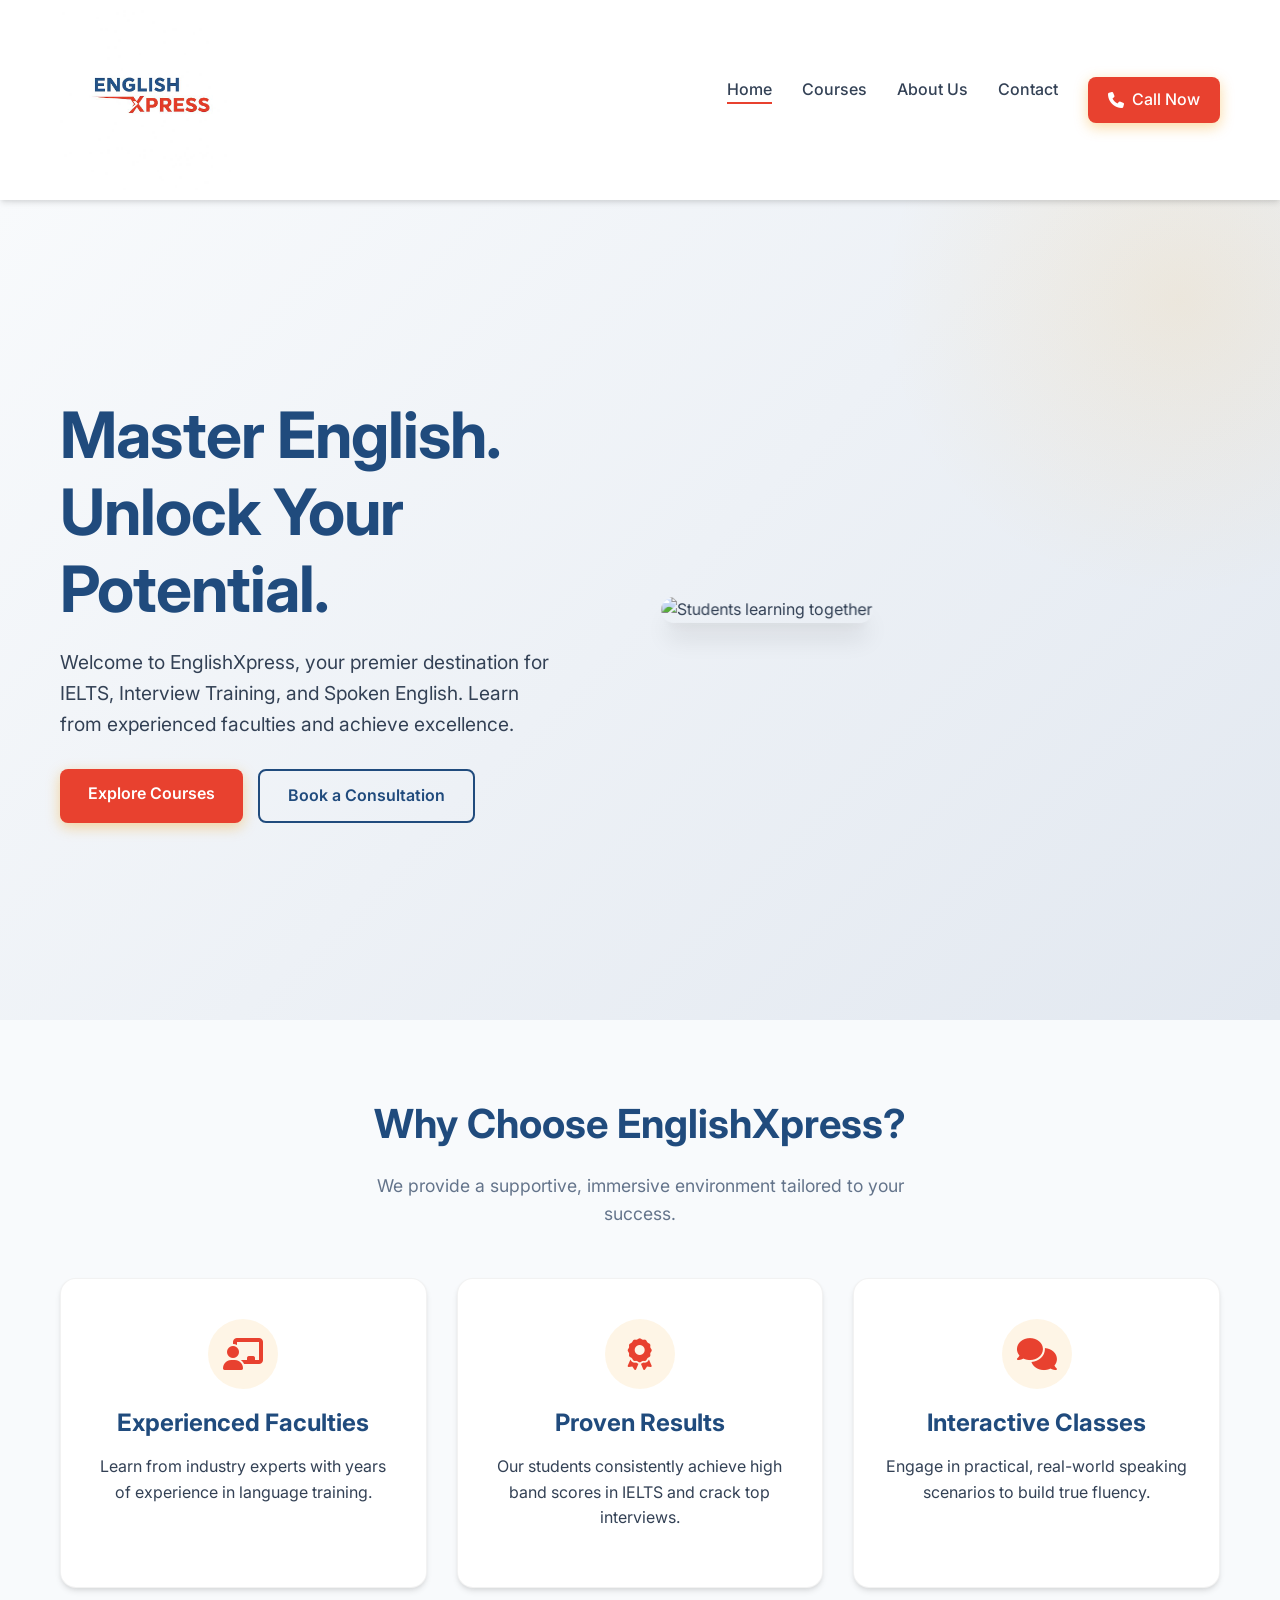
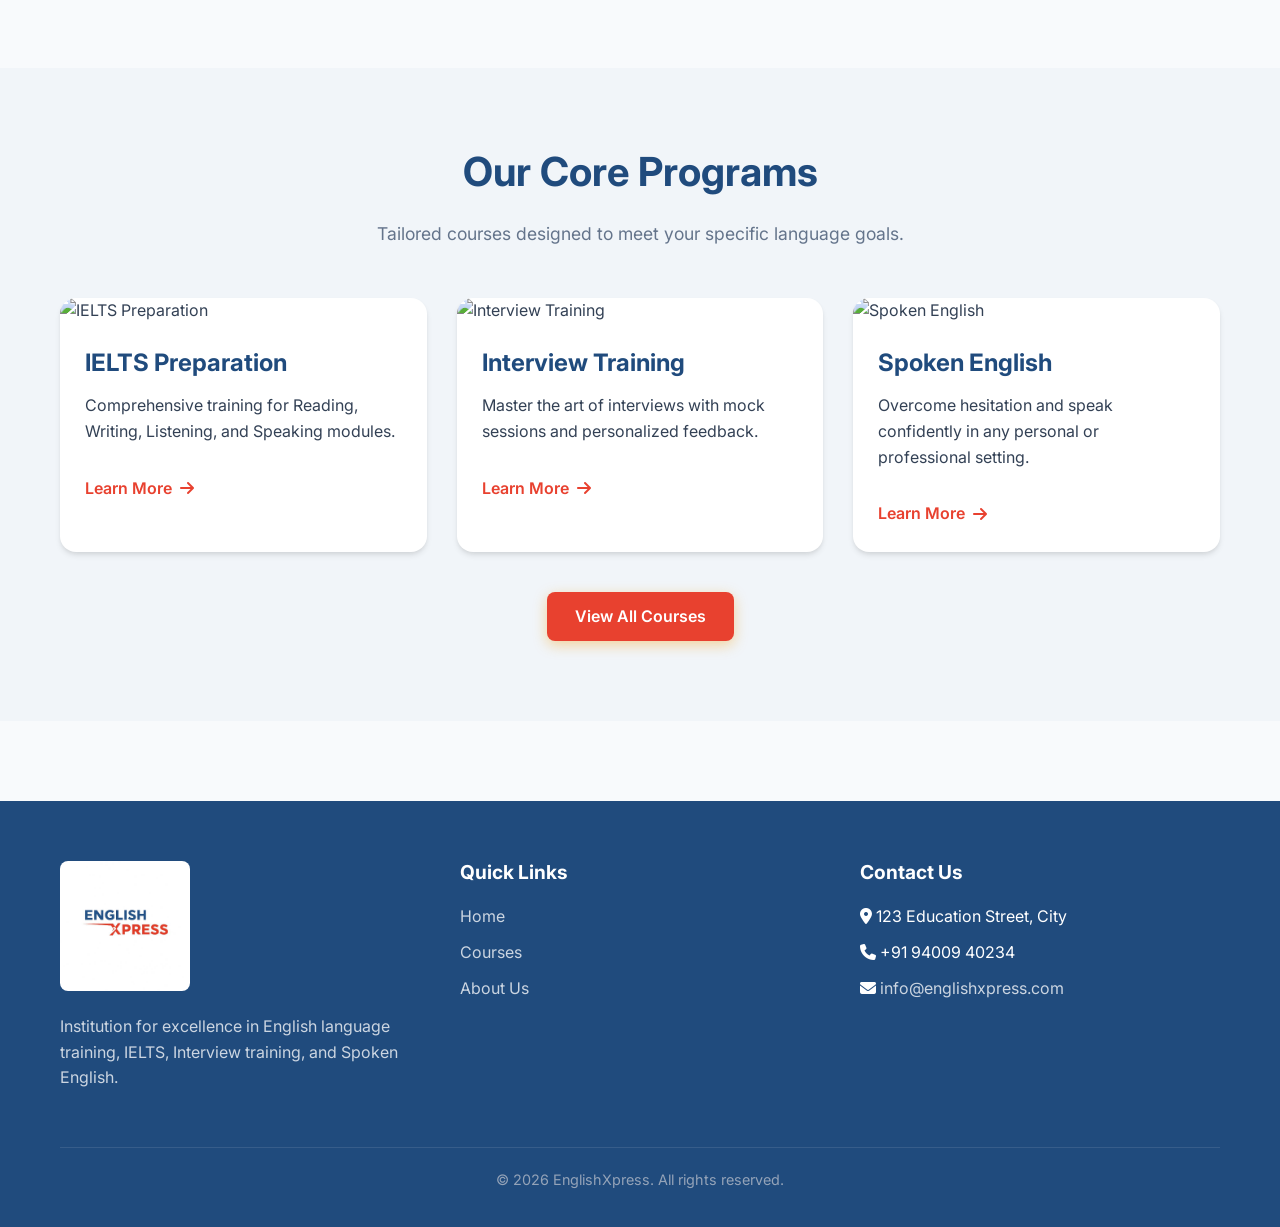
==== index.html @ f46ce727 "First commit" ====
<!DOCTYPE html>
<html lang="en">
<head>
    <meta charset="UTF-8">
    <meta name="viewport" content="width=device-width, initial-scale=1.0">
    <title>EnglishXpress - Excellence in English Language Training</title>
    <link rel="stylesheet" href="https://cdnjs.cloudflare.com/ajax/libs/font-awesome/6.4.0/css/all.min.css">
    <link href="https://fonts.googleapis.com/css2?family=Inter:wght@400;500;600;700;800&display=swap" rel="stylesheet">
    <link rel="stylesheet" href="global.css">
    <link rel="stylesheet" href="index.css">
</head>
<body>

    <!-- Navigation -->
    <nav class="navbar">
        <div class="container">
            <a href="index.html" class="logo">
                <img src="logo.jpg" alt="EnglishXpress Logo" class="nav-logo">
            </a>
            <button class="mobile-menu-btn">
                <i class="fas fa-bars"></i>
            </button>
            <ul class="nav-links">
                <li><a href="index.html" class="active">Home</a></li>
                <li><a href="courses.html">Courses</a></li>
                <li><a href="about.html">About Us</a></li>
                <li><a href="contact.html">Contact</a></li>
                <li><a href="tel:+919400940234" class="nav-call-btn"><i class="fas fa-phone"></i> Call Now</a></li>
            </ul>
        </div>
    </nav>

    <!-- Hero Section -->
    <header class="hero">
        <div class="hero-content container">
            <div class="hero-text fade-in-up">
                <h1>Master English. <br>Unlock Your Potential.</h1>
                <p>Welcome to EnglishXpress, your premier destination for IELTS, Interview Training, and Spoken English. Learn from experienced faculties and achieve excellence.</p>
                <div class="hero-buttons">
                    <a href="courses.html" class="btn btn-primary">Explore Courses</a>
                    <a href="#" class="btn btn-outline whatsapp-enroll-btn">Book a Consultation</a>
                </div>
            </div>
            <div class="hero-image fade-in-left">
                <img src="https://images.unsplash.com/photo-1522202176988-66273c2fd55f?ixlib=rb-4.0.3&auto=format&fit=crop&w=800&q=80" alt="Students learning together">
            </div>
        </div>
    </header>

    <!-- Features Section -->
    <section class="features section-padding">
        <div class="container">
            <div class="section-title text-center">
                <h2>Why Choose EnglishXpress?</h2>
                <p>We provide a supportive, immersive environment tailored to your success.</p>
            </div>
            <div class="features-grid">
                <div class="feature-card">
                    <div class="feature-icon"><i class="fas fa-chalkboard-teacher"></i></div>
                    <h3>Experienced Faculties</h3>
                    <p>Learn from industry experts with years of experience in language training.</p>
                </div>
                <div class="feature-card">
                    <div class="feature-icon"><i class="fas fa-award"></i></div>
                    <h3>Proven Results</h3>
                    <p>Our students consistently achieve high band scores in IELTS and crack top interviews.</p>
                </div>
                <div class="feature-card">
                    <div class="feature-icon"><i class="fas fa-comments"></i></div>
                    <h3>Interactive Classes</h3>
                    <p>Engage in practical, real-world speaking scenarios to build true fluency.</p>
                </div>
            </div>
        </div>
    </section>

    <!-- Popular Courses Preview -->
    <section class="courses-preview section-padding bg-light">
        <div class="container">
            <div class="section-title text-center">
                <h2>Our Core Programs</h2>
                <p>Tailored courses designed to meet your specific language goals.</p>
            </div>
            <div class="courses-grid">
                <div class="course-card">
                    <img src="https://images.unsplash.com/photo-1434030216411-0b793f4b4173?ixlib=rb-4.0.3&auto=format&fit=crop&w=600&q=80" alt="IELTS Preparation">
                    <div class="course-content">
                        <h3>IELTS Preparation</h3>
                        <p>Comprehensive training for Reading, Writing, Listening, and Speaking modules.</p>
                        <a href="courses.html" class="course-link">Learn More <i class="fas fa-arrow-right"></i></a>
                    </div>
                </div>
                <div class="course-card">
                    <img src="https://images.unsplash.com/photo-1573164713988-8665fc963095?ixlib=rb-4.0.3&auto=format&fit=crop&w=600&q=80" alt="Interview Training">
                    <div class="course-content">
                        <h3>Interview Training</h3>
                        <p>Master the art of interviews with mock sessions and personalized feedback.</p>
                        <a href="courses.html" class="course-link">Learn More <i class="fas fa-arrow-right"></i></a>
                    </div>
                </div>
                <div class="course-card">
                    <img src="https://images.unsplash.com/photo-1577563908411-5077b6dc7624?ixlib=rb-4.0.3&auto=format&fit=crop&w=600&q=80" alt="Spoken English">
                    <div class="course-content">
                        <h3>Spoken English</h3>
                        <p>Overcome hesitation and speak confidently in any personal or professional setting.</p>
                        <a href="courses.html" class="course-link">Learn More <i class="fas fa-arrow-right"></i></a>
                    </div>
                </div>
            </div>
            <div class="text-center mt-40">
                <a href="courses.html" class="btn btn-primary">View All Courses</a>
            </div>
        </div>
    </section>

    <!-- Footer -->
    <footer class="footer">
        <div class="container">
            <div class="footer-content">
                <div class="footer-col">
                    <img src="logo.jpg" alt="EnglishXpress Logo" class="footer-logo">
                    <p>Institution for excellence in English language training, IELTS, Interview training, and Spoken English.</p>
                </div>
                <div class="footer-col">
                    <h3>Quick Links</h3>
                    <ul class="footer-links">
                        <li><a href="index.html">Home</a></li>
                        <li><a href="courses.html">Courses</a></li>
                        <li><a href="about.html">About Us</a></li>
                    </ul>
                </div>
                <div class="footer-col">
                    <h3>Contact Us</h3>
                    <ul class="footer-links">
                        <li><i class="fas fa-map-marker-alt"></i> 123 Education Street, City</li>
                        <li><i class="fas fa-phone"></i> +91 94009 40234</li>
                        <li><i class="fas fa-envelope"></i> <a href="mailto:info@englishxpress.com">info@englishxpress.com</a></li>
                    </ul>
                </div>
            </div>
            <div class="footer-bottom">
                <p>&copy; 2026 EnglishXpress. All rights reserved.</p>
            </div>
        </div>
    </footer>

    <script src="global.js"></script>
    <script src="index.js"></script>
</body>
</html>
---- global.css ----
:root {
  --primary-color: #204B7D;
  /* Logo Blue */
  --secondary-color: #153459;
  /* Darker Blue */
  --accent-color: #E8412F;
  /* Logo Red/Orange */
  --accent-hover: #C93626;
  /* Darker Red/Orange */
  --text-main: #334155;
  --text-light: #64748B;
  --bg-color: #F8FAFC;
  --white: #FFFFFF;
  --transition: all 0.3s ease;
  --shadow: 0 4px 6px -1px rgba(0, 0, 0, 0.1), 0 2px 4px -1px rgba(0, 0, 0, 0.06);
}

* {
  margin: 0;
  padding: 0;
  box-sizing: border-box;
}

body {
  font-family: 'Inter', sans-serif;
  color: var(--text-main);
  background-color: var(--bg-color);
  line-height: 1.6;
  overflow-x: hidden;
}

a {
  text-decoration: none;
  color: inherit;
  transition: var(--transition);
}

ul {
  list-style: none;
}

.container {
  max-width: 1200px;
  margin: 0 auto;
  padding: 0 20px;
}

/* Typography */
h1,
h2,
h3,
h4,
h5,
h6 {
  color: var(--primary-color);
  font-weight: 700;
  line-height: 1.2;
}

h1 {
  font-size: 3rem;
}

h2 {
  font-size: 2.5rem;
  margin-bottom: 1.5rem;
}

h3 {
  font-size: 1.5rem;
  margin-bottom: 1rem;
}

p {
  margin-bottom: 1rem;
}

/* Buttons */
.btn {
  display: inline-block;
  padding: 12px 28px;
  border-radius: 8px;
  font-weight: 600;
  cursor: pointer;
  transition: var(--transition);
  text-align: center;
  border: none;
}

.btn-primary {
  background-color: var(--accent-color);
  color: var(--white);
  box-shadow: 0 4px 14px 0 rgba(245, 158, 11, 0.39);
}

.btn-primary:hover {
  background-color: var(--accent-hover);
  transform: translateY(-2px);
  box-shadow: 0 6px 20px 0 rgba(245, 158, 11, 0.39);
}

.btn-outline {
  background-color: transparent;
  color: var(--primary-color);
  border: 2px solid var(--primary-color);
}

.btn-outline:hover {
  background-color: var(--primary-color);
  color: var(--white);
}

/* Navbar */
.navbar {
  background-color: var(--white);
  box-shadow: var(--shadow);
  position: sticky;
  top: 0;
  z-index: 1000;
}

.navbar .container {
  display: flex;
  justify-content: space-between;
  align-items: center;
  min-height: 160px;
  padding: 10px 20px;
}

.logo {
  font-size: 2.8rem;
  font-weight: 800;
  color: var(--primary-color);
}

.logo span {
  color: var(--accent-color);
}

.nav-links {
  display: flex;
  gap: 30px;
}

.nav-links li a {
  font-weight: 500;
  position: relative;
}

.nav-links li a::after {
  content: '';
  position: absolute;
  bottom: -5px;
  left: 0;
  width: 0;
  height: 2px;
  background-color: var(--accent-color);
  transition: var(--transition);
}

.nav-links li a:hover::after,
.nav-links li a.active::after {
  width: 100%;
}

.mobile-menu-btn {
  display: none;
  background: none;
  border: none;
  font-size: 1.5rem;
  color: var(--primary-color);
  cursor: pointer;
}

/* Footer */
.footer {
  background-color: var(--primary-color);
  color: var(--white);
  padding: 60px 0 20px;
  margin-top: 80px;
}

.footer-content {
  display: grid;
  grid-template-columns: repeat(auto-fit, minmax(250px, 1fr));
  gap: 40px;
  margin-bottom: 40px;
}

.footer-col h3 {
  color: var(--white);
  margin-bottom: 20px;
  font-size: 1.2rem;
}

.footer-col p {
  color: #CBD5E1;
}

.footer-links li {
  margin-bottom: 10px;
}

.footer-links a {
  color: #CBD5E1;
}

.footer-links a:hover {
  color: var(--accent-color);
  padding-left: 5px;
}

.footer-bottom {
  text-align: center;
  padding-top: 20px;
  border-top: 1px solid rgba(255, 255, 255, 0.1);
  color: #94A3B8;
  font-size: 0.9rem;
}

/* Responsive */
@media (max-width: 768px) {
  .nav-links {
    display: none;
    flex-direction: column;
    position: absolute;
    top: 80px;
    left: 0;
    width: 100%;
    background-color: var(--white);
    padding: 20px;
    box-shadow: 0 10px 15px -3px rgba(0, 0, 0, 0.1);
  }

  .nav-links.show {
    display: flex;
  }

  .mobile-menu-btn {
    display: block;
  }

  h1 {
    font-size: 2.2rem;
  }

  h2 {
    font-size: 1.8rem;
  }
}

/* Nav Call Button */
.nav-links li a.nav-call-btn::after {
  display: none;
}

.nav-call-btn {
  background-color: var(--accent-color);
  color: var(--white) !important;
  padding: 10px 20px;
  border-radius: 8px;
  font-weight: 600;
  display: inline-flex;
  align-items: center;
  gap: 8px;
  box-shadow: 0 4px 14px 0 rgba(245, 158, 11, 0.39);
}

.nav-call-btn:hover {
  background-color: var(--accent-hover);
  transform: translateY(-2px);
  box-shadow: 0 6px 20px 0 rgba(245, 158, 11, 0.39);
}

@media (max-width: 768px) {
  .nav-call-btn {
    display: inline-flex;
    margin-top: 10px;
    width: fit-content;
  }
}

/* Modal Styles */
.modal-overlay {
  position: fixed;
  top: 0;
  left: 0;
  width: 100%;
  height: 100%;
  background: rgba(15, 23, 42, 0.7);
  backdrop-filter: blur(4px);
  z-index: 2000;
  display: flex;
  align-items: center;
  justify-content: center;
  opacity: 0;
  visibility: hidden;
  transition: var(--transition);
}

.modal-overlay.active {
  opacity: 1;
  visibility: visible;
}

.modal-content {
  background: var(--white);
  padding: 40px;
  border-radius: 16px;
  width: 90%;
  max-width: 450px;
  transform: translateY(30px);
  transition: var(--transition);
  position: relative;
  box-shadow: 0 25px 50px -12px rgba(0, 0, 0, 0.25);
}

.modal-overlay.active .modal-content {
  transform: translateY(0);
}

.modal-close {
  position: absolute;
  top: 15px;
  right: 15px;
  background: none;
  border: none;
  font-size: 1.5rem;
  color: var(--text-light);
  cursor: pointer;
  transition: var(--transition);
}

.modal-close:hover {
  color: var(--primary-color);
}

.modal-header {
  text-align: center;
  margin-bottom: 25px;
}

.modal-header h3 {
  color: var(--primary-color);
  font-size: 1.8rem;
  margin-bottom: 5px;
}

.modal-header p {
  color: var(--text-main);
  font-size: 0.95rem;
}

.form-group {
  margin-bottom: 20px;
}

.form-group label {
  display: block;
  font-weight: 500;
  margin-bottom: 8px;
  color: var(--text-main);
}

.form-control {
  width: 100%;
  padding: 12px 15px;
  border: 1px solid #CBD5E1;
  border-radius: 8px;
  font-family: inherit;
  font-size: 1rem;
  transition: var(--transition);
}

.form-control:focus {
  outline: none;
  border-color: var(--accent-color);
  box-shadow: 0 0 0 3px rgba(245, 158, 11, 0.1);
}

.btn-whatsapp {
  background-color: #25D366;
  /* WhatsApp Green */
  color: white;
  width: 100%;
  box-shadow: 0 4px 14px 0 rgba(37, 211, 102, 0.39);
  display: flex;
  align-items: center;
  justify-content: center;
  gap: 10px;
  border: none;
  font-size: 1.1rem;
}

.btn-whatsapp:hover {
  background-color: #128C7E;
  box-shadow: 0 6px 20px 0 rgba(37, 211, 102, 0.39);
  color: white;
}

@media (max-width: 576px) {
  .modal-content {
    padding: 30px 20px;
  }
}

/* Logo Image Styles */
.nav-logo {
  height: 180px;
  width: auto;
  display: block;
}

.footer-logo {
  height: 130px;
  width: auto;
  margin-bottom: 15px;
  border-radius: 8px;
  /* Optional: smooth edges */
}
---- index.css ----
/* Home Page Specific Styles */

.section-padding {
    padding: 80px 0;
}

.text-center {
    text-align: center;
}

.mt-40 {
    margin-top: 40px;
}

.bg-light {
    background-color: #F1F5F9;
}

.section-title {
    margin-bottom: 50px;
}

.section-title h2 {
    font-size: 2.5rem;
    color: var(--primary-color);
}

.section-title p {
    color: var(--text-light);
    font-size: 1.1rem;
    max-width: 600px;
    margin: 10px auto 0;
}

/* Hero Section */
.hero {
    min-height: calc(100vh - 80px);
    display: flex;
    align-items: center;
    background: linear-gradient(135deg, #F8FAFC 0%, #E2E8F0 100%);
    position: relative;
    overflow: hidden;
}

.hero::before {
    content: '';
    position: absolute;
    width: 600px;
    height: 600px;
    background: radial-gradient(circle, rgba(245,158,11,0.1) 0%, rgba(255,255,255,0) 70%);
    top: -200px;
    right: -200px;
    border-radius: 50%;
}

.hero-content {
    display: grid;
    grid-template-columns: 1fr 1fr;
    gap: 40px;
    align-items: center;
    position: relative;
    z-index: 1;
}

.hero-text h1 {
    font-size: 4rem;
    margin-bottom: 20px;
    color: var(--primary-color);
    letter-spacing: -1px;
}

.hero-text p {
    font-size: 1.2rem;
    color: var(--text-main);
    margin-bottom: 30px;
    max-width: 500px;
}

.hero-buttons {
    display: flex;
    gap: 15px;
}

.hero-image img {
    width: 100%;
    border-radius: 20px;
    box-shadow: 0 20px 25px -5px rgba(0, 0, 0, 0.1), 0 10px 10px -5px rgba(0, 0, 0, 0.04);
    transform: perspective(1000px) rotateY(-5deg);
    transition: var(--transition);
}

.hero-image img:hover {
    transform: perspective(1000px) rotateY(0deg) scale(1.02);
}

/* Features Section */
.features-grid {
    display: grid;
    grid-template-columns: repeat(auto-fit, minmax(300px, 1fr));
    gap: 30px;
}

.feature-card {
    background: var(--white);
    padding: 40px 30px;
    border-radius: 16px;
    text-align: center;
    box-shadow: var(--shadow);
    transition: var(--transition);
    border: 1px solid rgba(0,0,0,0.05);
}

.feature-card:hover {
    transform: translateY(-10px);
    box-shadow: 0 10px 25px -5px rgba(0, 0, 0, 0.1);
}

.feature-icon {
    width: 70px;
    height: 70px;
    background-color: rgba(245, 158, 11, 0.1);
    color: var(--accent-color);
    border-radius: 50%;
    display: flex;
    align-items: center;
    justify-content: center;
    font-size: 2rem;
    margin: 0 auto 20px;
    transition: var(--transition);
}

.feature-card:hover .feature-icon {
    background-color: var(--accent-color);
    color: var(--white);
}

/* Courses Preview Section */
.courses-grid {
    display: grid;
    grid-template-columns: repeat(auto-fit, minmax(300px, 1fr));
    gap: 30px;
}

.course-card {
    background: var(--white);
    border-radius: 16px;
    overflow: hidden;
    box-shadow: var(--shadow);
    transition: var(--transition);
}

.course-card:hover {
    transform: translateY(-10px);
    box-shadow: 0 20px 25px -5px rgba(0, 0, 0, 0.1);
}

.course-card img {
    width: 100%;
    height: 220px;
    object-fit: cover;
    transition: var(--transition);
}

.course-card:hover img {
    transform: scale(1.05);
}

.course-content {
    padding: 25px;
}

.course-link {
    display: inline-flex;
    align-items: center;
    gap: 8px;
    color: var(--accent-color);
    font-weight: 600;
    margin-top: 15px;
}

.course-link i {
    transition: var(--transition);
}

.course-link:hover i {
    transform: translateX(5px);
}

/* Animations */
.fade-in-up {
    opacity: 0;
    transform: translateY(30px);
    transition: opacity 0.8s ease, transform 0.8s ease;
}

.fade-in-left {
    opacity: 0;
    transform: translateX(30px);
    transition: opacity 0.8s ease, transform 0.8s ease;
}

.visible {
    opacity: 1;
    transform: translate(0);
}

/* Responsive */
@media (max-width: 992px) {
    .hero-content {
        grid-template-columns: 1fr;
        text-align: center;
    }
    
    .hero-text h1 {
        font-size: 3rem;
    }
    
    .hero-text p {
        margin: 0 auto 30px;
    }
    
    .hero-buttons {
        justify-content: center;
    }
    
    .hero-image img {
        transform: none;
    }
}

@media (max-width: 576px) {
    .hero-buttons {
        flex-direction: column;
    }
    
    .hero-text h1 {
        font-size: 2.5rem;
    }
}
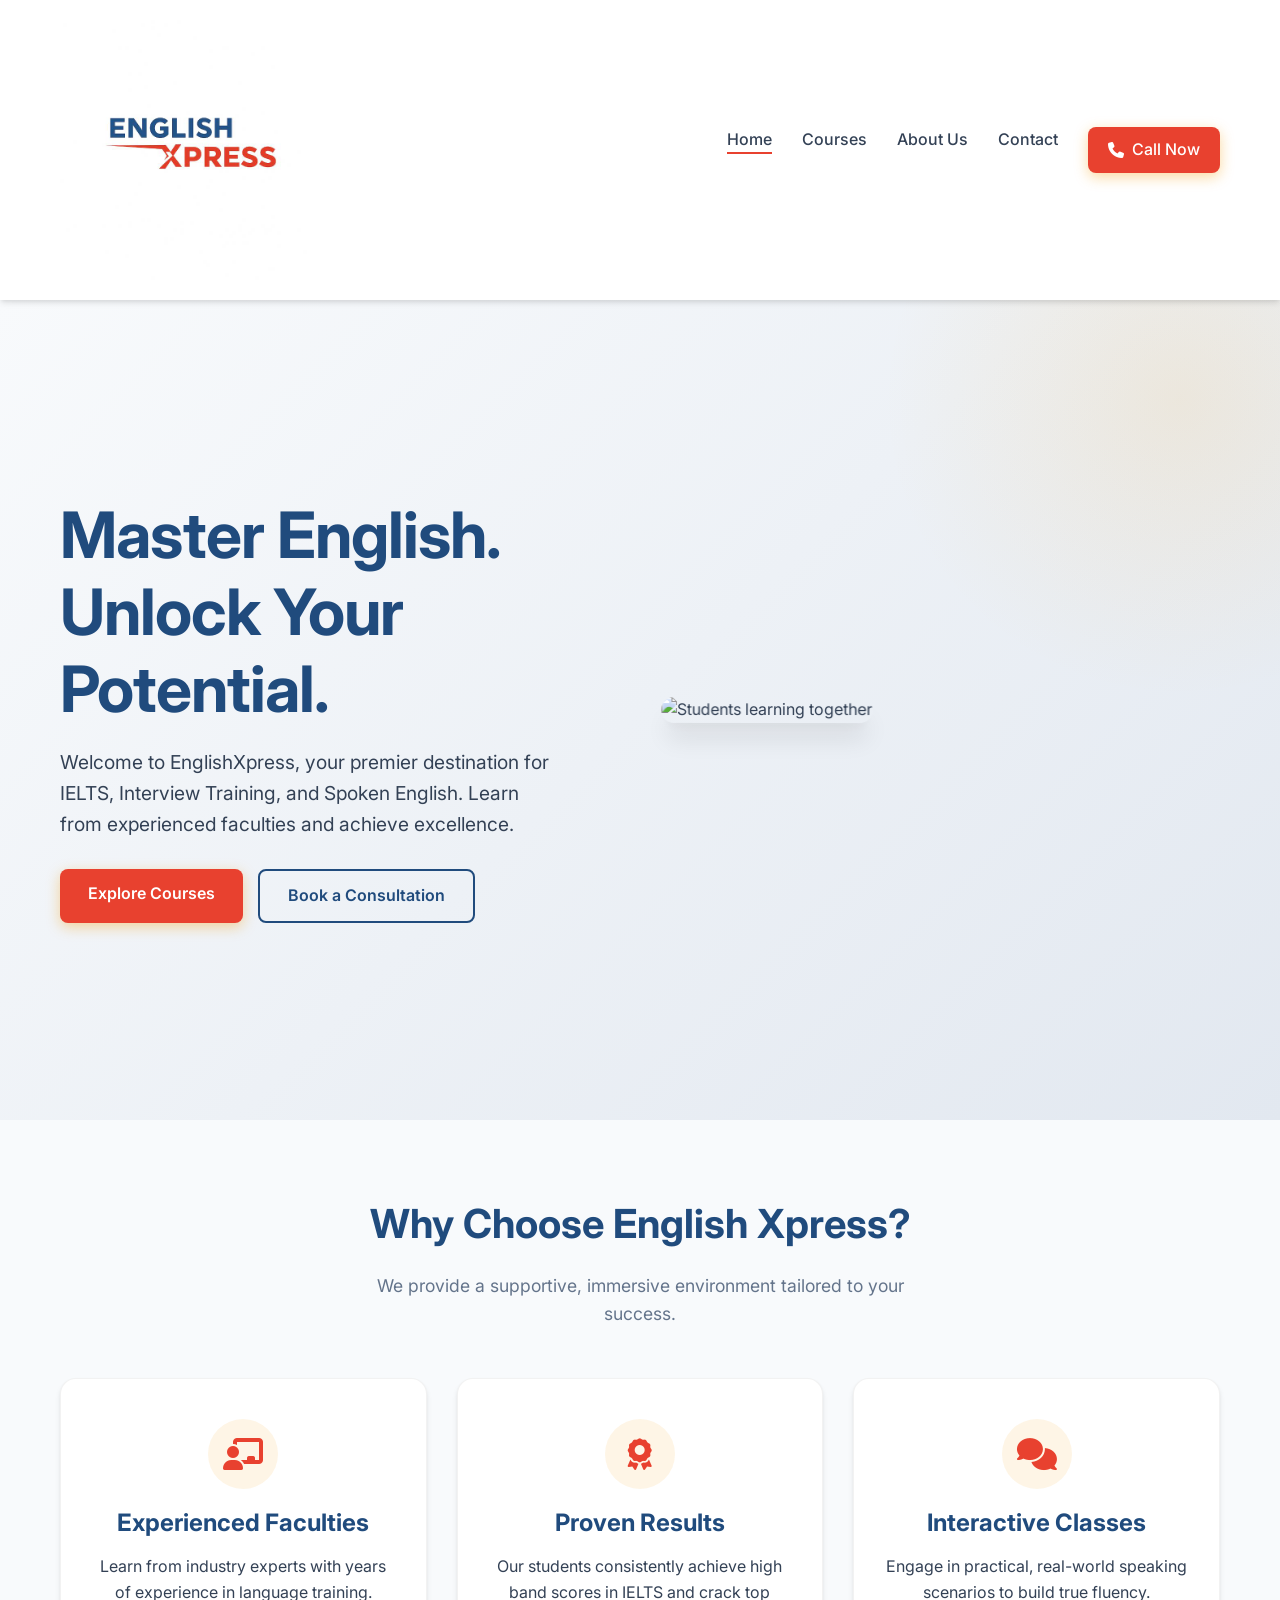
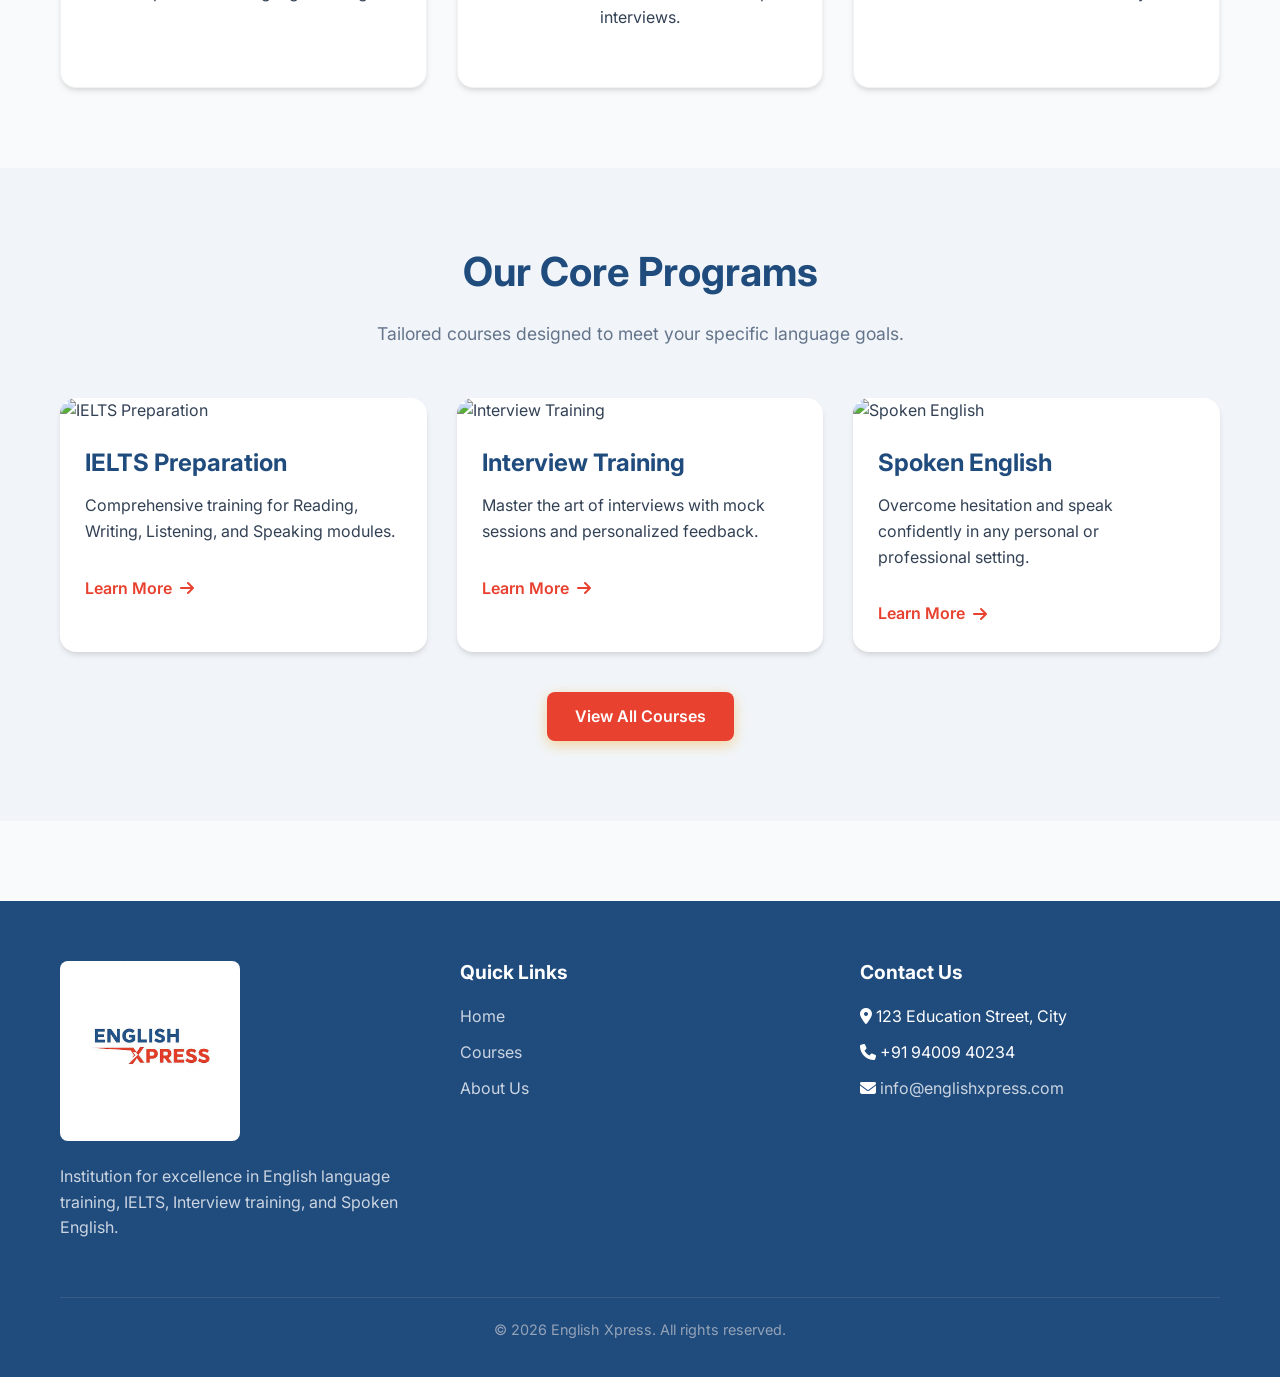
==== commit c60d50a2: "new change" ====
--- a/index.html
+++ b/index.html
@@ -1,14 +1,16 @@
 <!DOCTYPE html>
 <html lang="en">
+
 <head>
     <meta charset="UTF-8">
     <meta name="viewport" content="width=device-width, initial-scale=1.0">
-    <title>EnglishXpress - Excellence in English Language Training</title>
+    <title>English Xpress - Excellence in English Language Training</title>
     <link rel="stylesheet" href="https://cdnjs.cloudflare.com/ajax/libs/font-awesome/6.4.0/css/all.min.css">
     <link href="https://fonts.googleapis.com/css2?family=Inter:wght@400;500;600;700;800&display=swap" rel="stylesheet">
     <link rel="stylesheet" href="global.css">
     <link rel="stylesheet" href="index.css">
 </head>
+
 <body>
 
     <!-- Navigation -->
@@ -35,14 +37,16 @@
         <div class="hero-content container">
             <div class="hero-text fade-in-up">
                 <h1>Master English. <br>Unlock Your Potential.</h1>
-                <p>Welcome to EnglishXpress, your premier destination for IELTS, Interview Training, and Spoken English. Learn from experienced faculties and achieve excellence.</p>
+                <p>Welcome to EnglishXpress, your premier destination for IELTS, Interview Training, and Spoken English.
+                    Learn from experienced faculties and achieve excellence.</p>
                 <div class="hero-buttons">
                     <a href="courses.html" class="btn btn-primary">Explore Courses</a>
                     <a href="#" class="btn btn-outline whatsapp-enroll-btn">Book a Consultation</a>
                 </div>
             </div>
             <div class="hero-image fade-in-left">
-                <img src="https://images.unsplash.com/photo-1522202176988-66273c2fd55f?ixlib=rb-4.0.3&auto=format&fit=crop&w=800&q=80" alt="Students learning together">
+                <img src="https://images.unsplash.com/photo-1522202176988-66273c2fd55f?ixlib=rb-4.0.3&auto=format&fit=crop&w=800&q=80"
+                    alt="Students learning together">
             </div>
         </div>
     </header>
@@ -51,7 +55,7 @@
     <section class="features section-padding">
         <div class="container">
             <div class="section-title text-center">
-                <h2>Why Choose EnglishXpress?</h2>
+                <h2>Why Choose English Xpress?</h2>
                 <p>We provide a supportive, immersive environment tailored to your success.</p>
             </div>
             <div class="features-grid">
@@ -83,7 +87,8 @@
             </div>
             <div class="courses-grid">
                 <div class="course-card">
-                    <img src="https://images.unsplash.com/photo-1434030216411-0b793f4b4173?ixlib=rb-4.0.3&auto=format&fit=crop&w=600&q=80" alt="IELTS Preparation">
+                    <img src="https://images.unsplash.com/photo-1434030216411-0b793f4b4173?ixlib=rb-4.0.3&auto=format&fit=crop&w=600&q=80"
+                        alt="IELTS Preparation">
                     <div class="course-content">
                         <h3>IELTS Preparation</h3>
                         <p>Comprehensive training for Reading, Writing, Listening, and Speaking modules.</p>
@@ -91,7 +96,8 @@
                     </div>
                 </div>
                 <div class="course-card">
-                    <img src="https://images.unsplash.com/photo-1573164713988-8665fc963095?ixlib=rb-4.0.3&auto=format&fit=crop&w=600&q=80" alt="Interview Training">
+                    <img src="https://images.unsplash.com/photo-1573164713988-8665fc963095?ixlib=rb-4.0.3&auto=format&fit=crop&w=600&q=80"
+                        alt="Interview Training">
                     <div class="course-content">
                         <h3>Interview Training</h3>
                         <p>Master the art of interviews with mock sessions and personalized feedback.</p>
@@ -99,7 +105,8 @@
                     </div>
                 </div>
                 <div class="course-card">
-                    <img src="https://images.unsplash.com/photo-1577563908411-5077b6dc7624?ixlib=rb-4.0.3&auto=format&fit=crop&w=600&q=80" alt="Spoken English">
+                    <img src="https://images.unsplash.com/photo-1577563908411-5077b6dc7624?ixlib=rb-4.0.3&auto=format&fit=crop&w=600&q=80"
+                        alt="Spoken English">
                     <div class="course-content">
                         <h3>Spoken English</h3>
                         <p>Overcome hesitation and speak confidently in any personal or professional setting.</p>
@@ -119,7 +126,8 @@
             <div class="footer-content">
                 <div class="footer-col">
                     <img src="logo.jpg" alt="EnglishXpress Logo" class="footer-logo">
-                    <p>Institution for excellence in English language training, IELTS, Interview training, and Spoken English.</p>
+                    <p>Institution for excellence in English language training, IELTS, Interview training, and Spoken
+                        English.</p>
                 </div>
                 <div class="footer-col">
                     <h3>Quick Links</h3>
@@ -134,12 +142,13 @@
                     <ul class="footer-links">
                         <li><i class="fas fa-map-marker-alt"></i> 123 Education Street, City</li>
                         <li><i class="fas fa-phone"></i> +91 94009 40234</li>
-                        <li><i class="fas fa-envelope"></i> <a href="mailto:info@englishxpress.com">info@englishxpress.com</a></li>
+                        <li><i class="fas fa-envelope"></i> <a
+                                href="mailto:info@englishxpress.com">info@englishxpress.com</a></li>
                     </ul>
                 </div>
             </div>
             <div class="footer-bottom">
-                <p>&copy; 2026 EnglishXpress. All rights reserved.</p>
+                <p>&copy; 2026 English Xpress. All rights reserved.</p>
             </div>
         </div>
     </footer>
@@ -147,4 +156,5 @@
     <script src="global.js"></script>
     <script src="index.js"></script>
 </body>
-</html>
+
+</html>
--- a/global.css
+++ b/global.css
@@ -123,8 +123,7 @@
   display: flex;
   justify-content: space-between;
   align-items: center;
-  min-height: 160px;
-  padding: 10px 20px;
+  padding: 20px;
 }
 
 .logo {
@@ -224,28 +223,35 @@
     display: none;
     flex-direction: column;
     position: absolute;
-    top: 80px;
+    top: 100%; /* Opens exactly below the navbar */
     left: 0;
     width: 100%;
     background-color: var(--white);
     padding: 20px;
     box-shadow: 0 10px 15px -3px rgba(0, 0, 0, 0.1);
   }
-
+  
   .nav-links.show {
     display: flex;
   }
-
+  
   .mobile-menu-btn {
     display: block;
   }
-
-  h1 {
-    font-size: 2.2rem;
-  }
-
-  h2 {
-    font-size: 1.8rem;
+  
+  h1 { font-size: 2.2rem; }
+  h2 { font-size: 1.8rem; }
+  
+  .navbar .container {
+    min-height: 80px;
+  }
+  
+  .nav-logo {
+    height: 60px !important;
+  }
+  
+  .footer-logo {
+    height: 80px !important;
   }
 }
 
@@ -406,13 +412,13 @@
 
 /* Logo Image Styles */
 .nav-logo {
-  height: 180px;
+  height: 260px;
   width: auto;
   display: block;
 }
 
 .footer-logo {
-  height: 130px;
+  height: 180px;
   width: auto;
   margin-bottom: 15px;
   border-radius: 8px;
--- a/index.css
+++ b/index.css
@@ -234,6 +234,18 @@
     }
     
     .hero-text h1 {
-        font-size: 2.5rem;
-    }
-}
+        font-size: 2.2rem;
+    }
+    
+    .hero {
+        padding: 60px 0 40px;
+    }
+    
+    .section-padding {
+        padding: 50px 0;
+    }
+    
+    .features-grid, .testimonials-slider {
+        gap: 20px;
+    }
+}
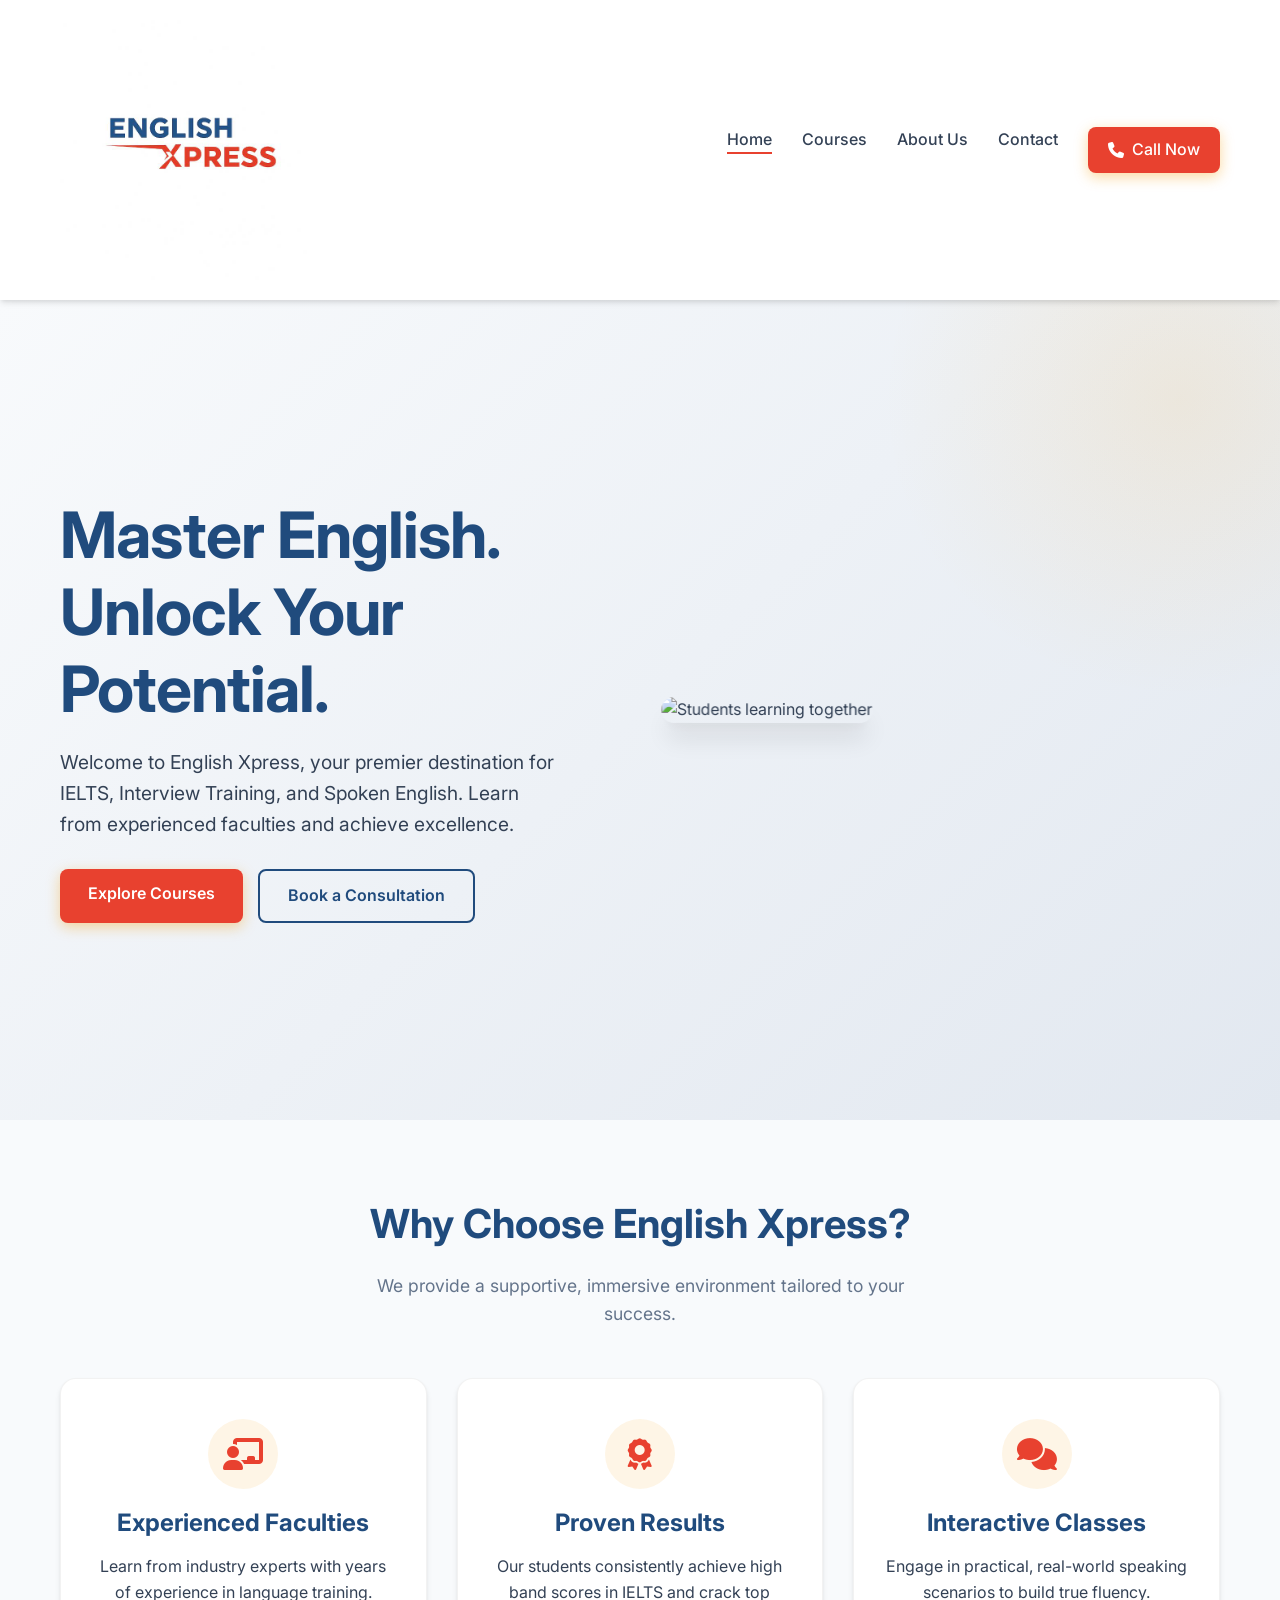
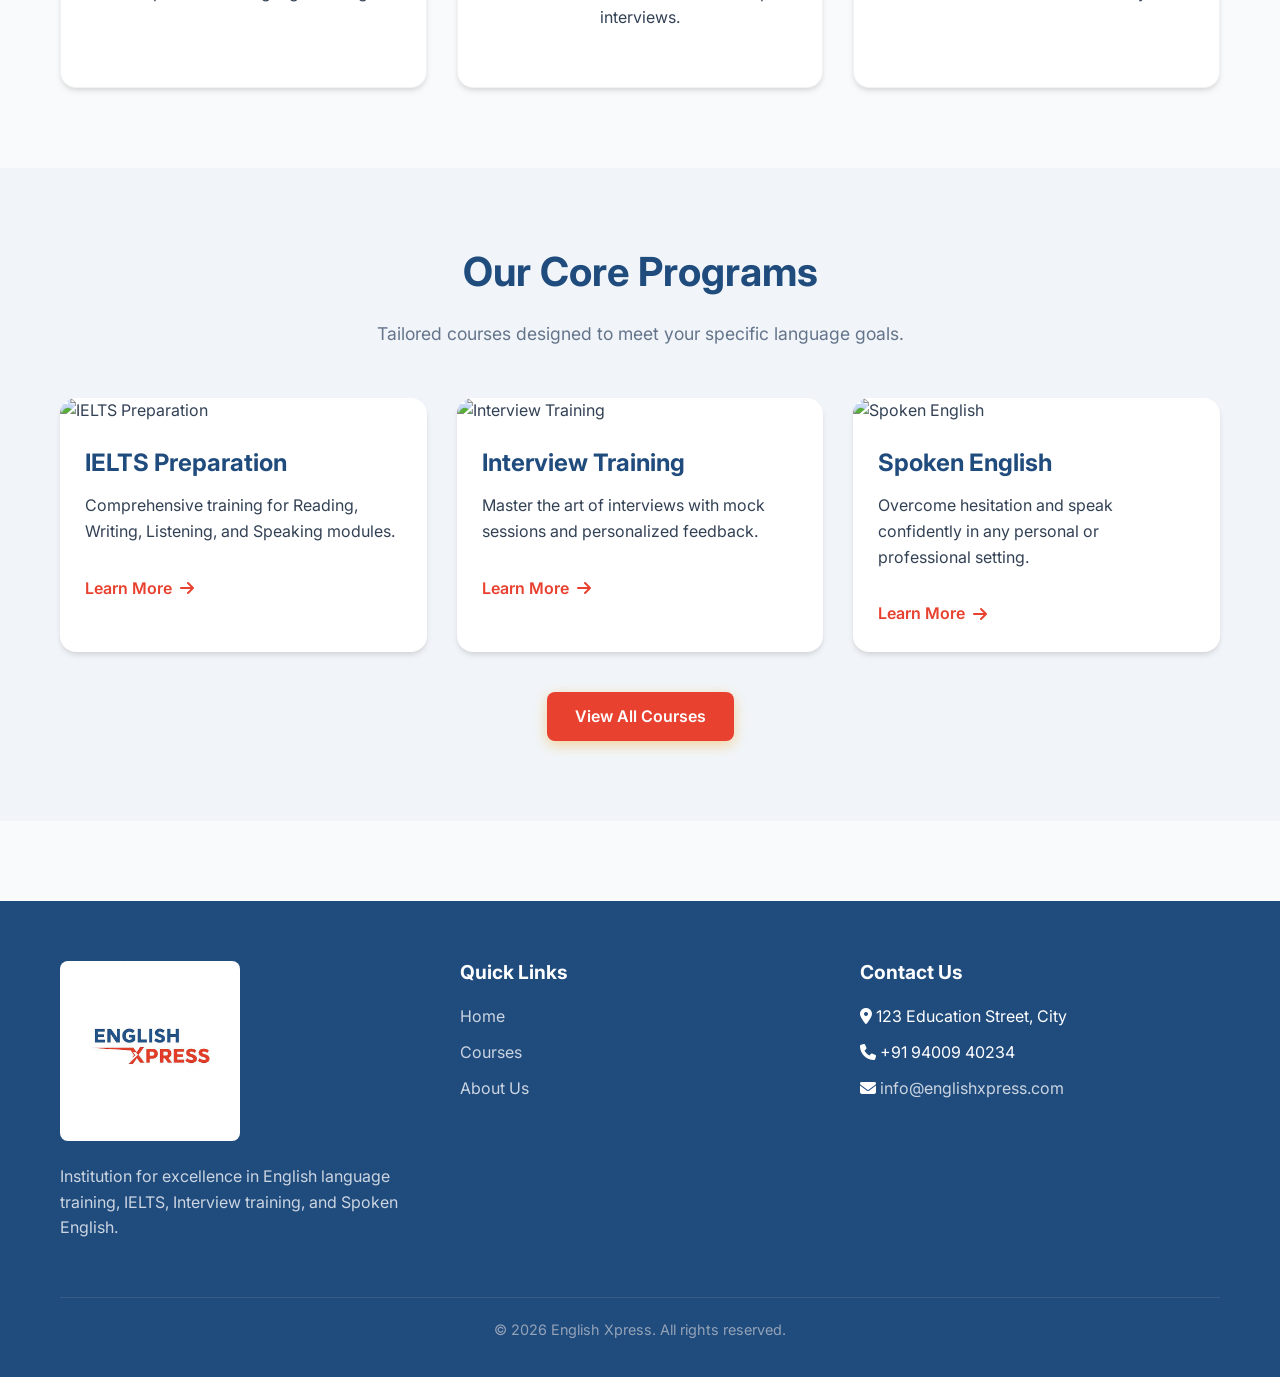
==== commit 841813e4: "new change made" ====
--- a/index.html
+++ b/index.html
@@ -37,7 +37,8 @@
         <div class="hero-content container">
             <div class="hero-text fade-in-up">
                 <h1>Master English. <br>Unlock Your Potential.</h1>
-                <p>Welcome to EnglishXpress, your premier destination for IELTS, Interview Training, and Spoken English.
+                <p>Welcome to English Xpress, your premier destination for IELTS, Interview Training, and Spoken
+                    English.
                     Learn from experienced faculties and achieve excellence.</p>
                 <div class="hero-buttons">
                     <a href="courses.html" class="btn btn-primary">Explore Courses</a>
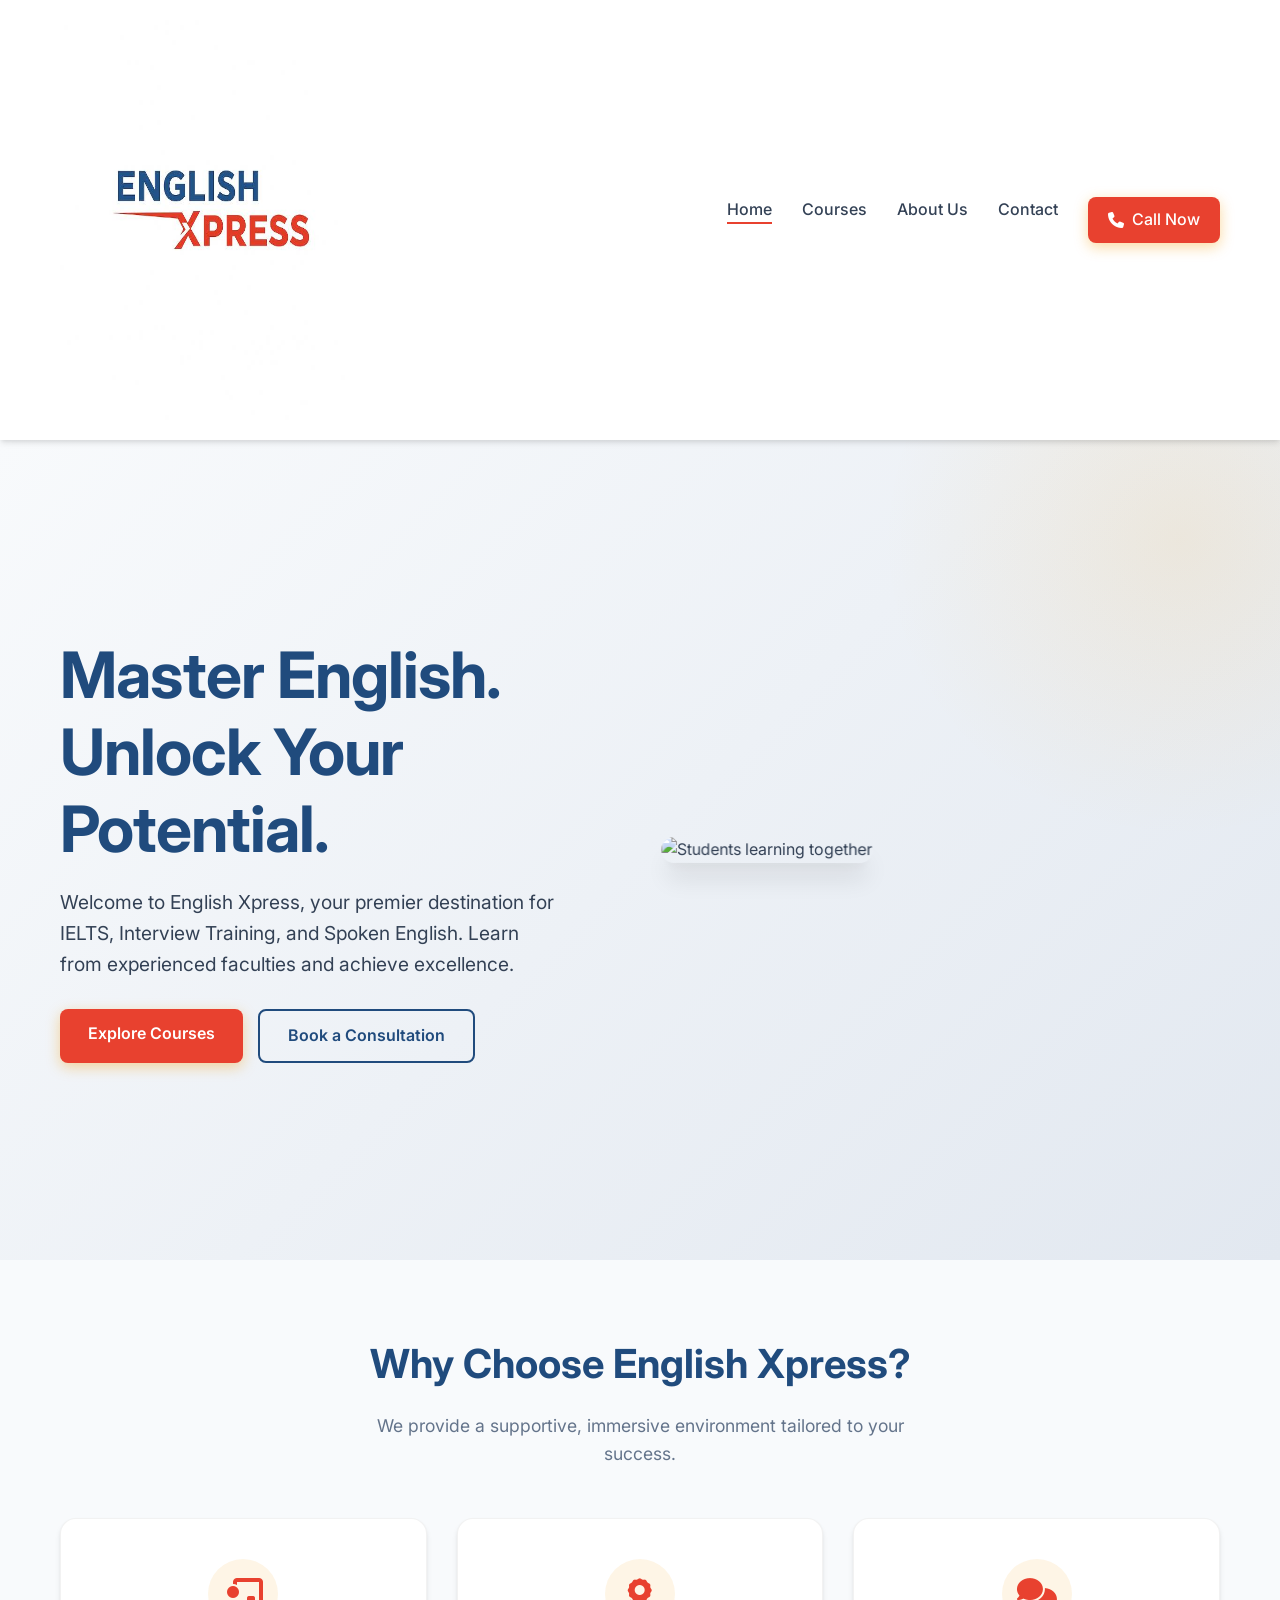
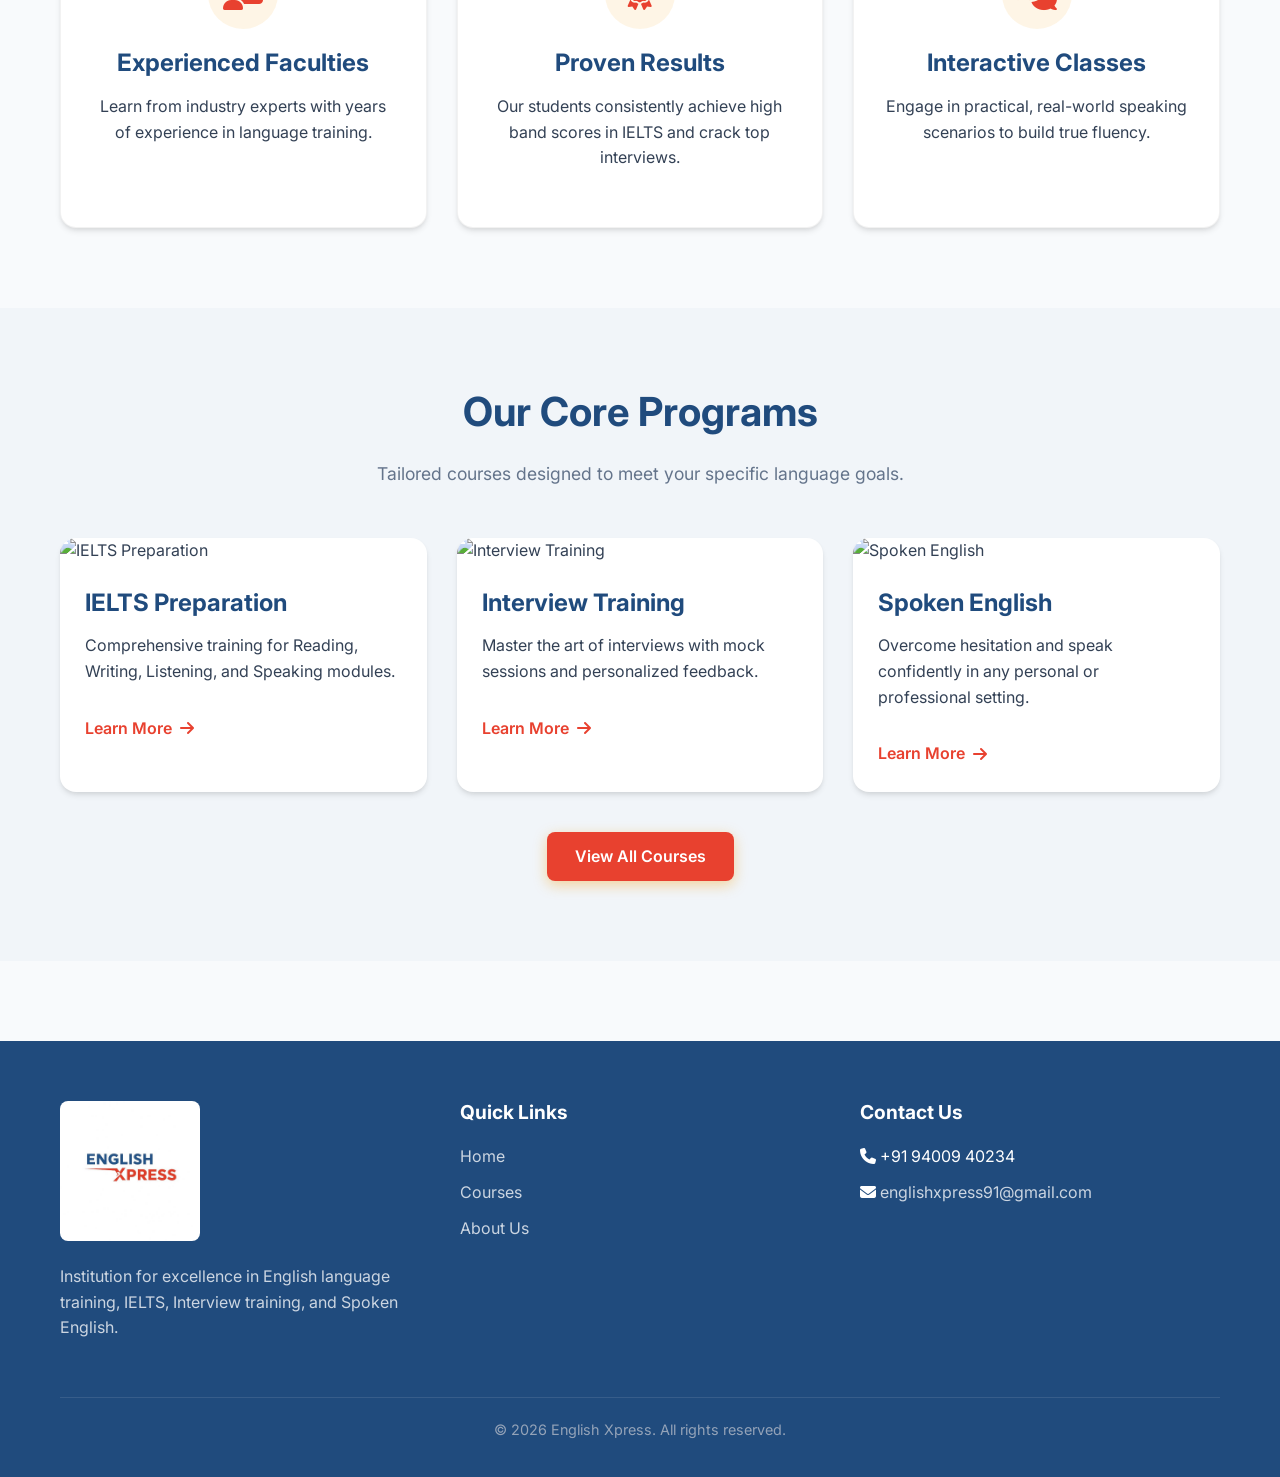
==== commit b8153252: "new change made2" ====
--- a/index.html
+++ b/index.html
@@ -141,10 +141,9 @@
                 <div class="footer-col">
                     <h3>Contact Us</h3>
                     <ul class="footer-links">
-                        <li><i class="fas fa-map-marker-alt"></i> 123 Education Street, City</li>
                         <li><i class="fas fa-phone"></i> +91 94009 40234</li>
                         <li><i class="fas fa-envelope"></i> <a
-                                href="mailto:info@englishxpress.com">info@englishxpress.com</a></li>
+                                href="mailto:englishxpress91@gmail.com">englishxpress91@gmail.com</a></li>
                     </ul>
                 </div>
             </div>
--- a/global.css
+++ b/global.css
@@ -223,35 +223,43 @@
     display: none;
     flex-direction: column;
     position: absolute;
-    top: 100%; /* Opens exactly below the navbar */
+    top: 100%;
+    /* Opens exactly below the navbar */
     left: 0;
     width: 100%;
     background-color: var(--white);
     padding: 20px;
     box-shadow: 0 10px 15px -3px rgba(0, 0, 0, 0.1);
   }
-  
+
   .nav-links.show {
     display: flex;
   }
-  
+
   .mobile-menu-btn {
     display: block;
   }
-  
-  h1 { font-size: 2.2rem; }
-  h2 { font-size: 1.8rem; }
-  
+
+  h1 {
+    font-size: 2.2rem;
+  }
+
+  h2 {
+    font-size: 1.8rem;
+  }
+
   .navbar .container {
-    min-height: 80px;
-  }
-  
+    min-height: 200px;
+  }
+
   .nav-logo {
-    height: 60px !important;
-  }
-  
+    height: 180px !important;
+    width: auto !important;
+  }
+
   .footer-logo {
-    height: 80px !important;
+    height: 180px !important;
+    width: auto !important;
   }
 }
 
@@ -412,13 +420,13 @@
 
 /* Logo Image Styles */
 .nav-logo {
-  height: 260px;
-  width: auto;
+  height: 400px;
+  width: 300px;
   display: block;
 }
 
 .footer-logo {
-  height: 180px;
+  height: 140px;
   width: auto;
   margin-bottom: 15px;
   border-radius: 8px;
